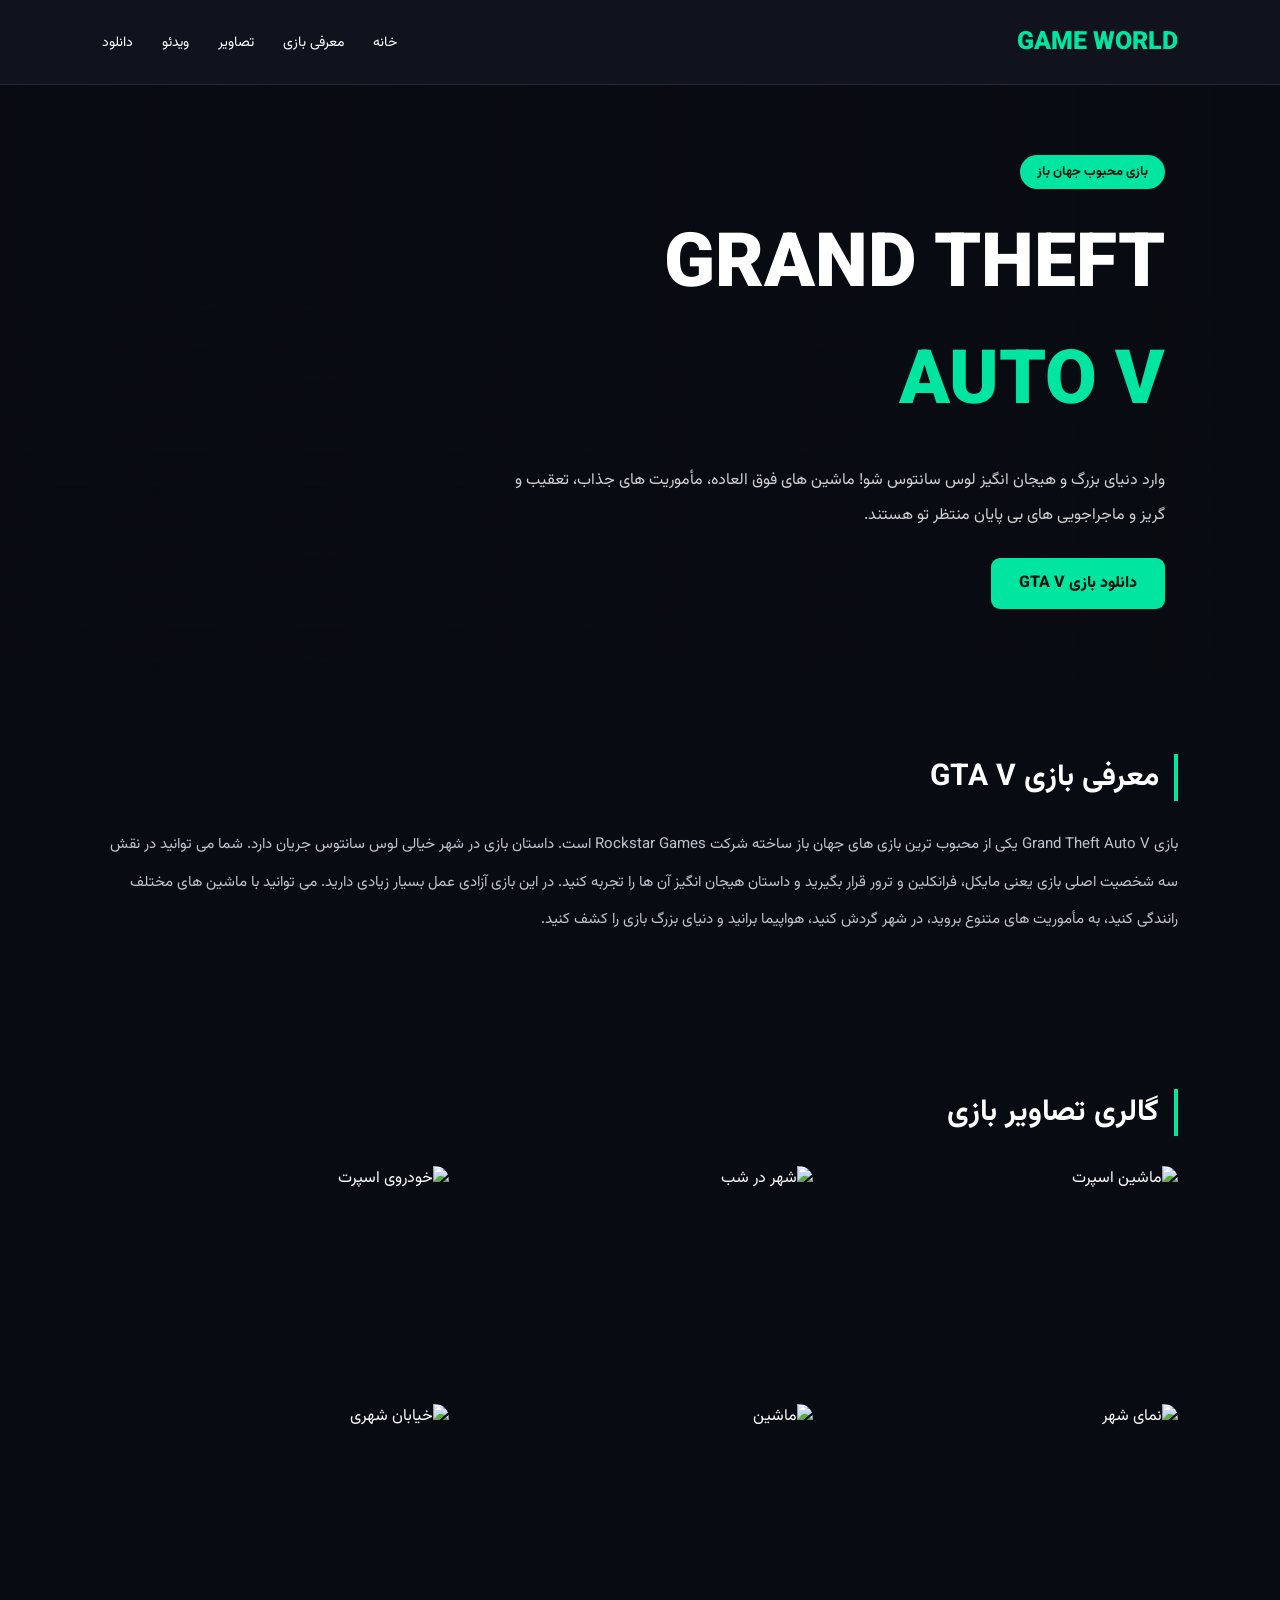
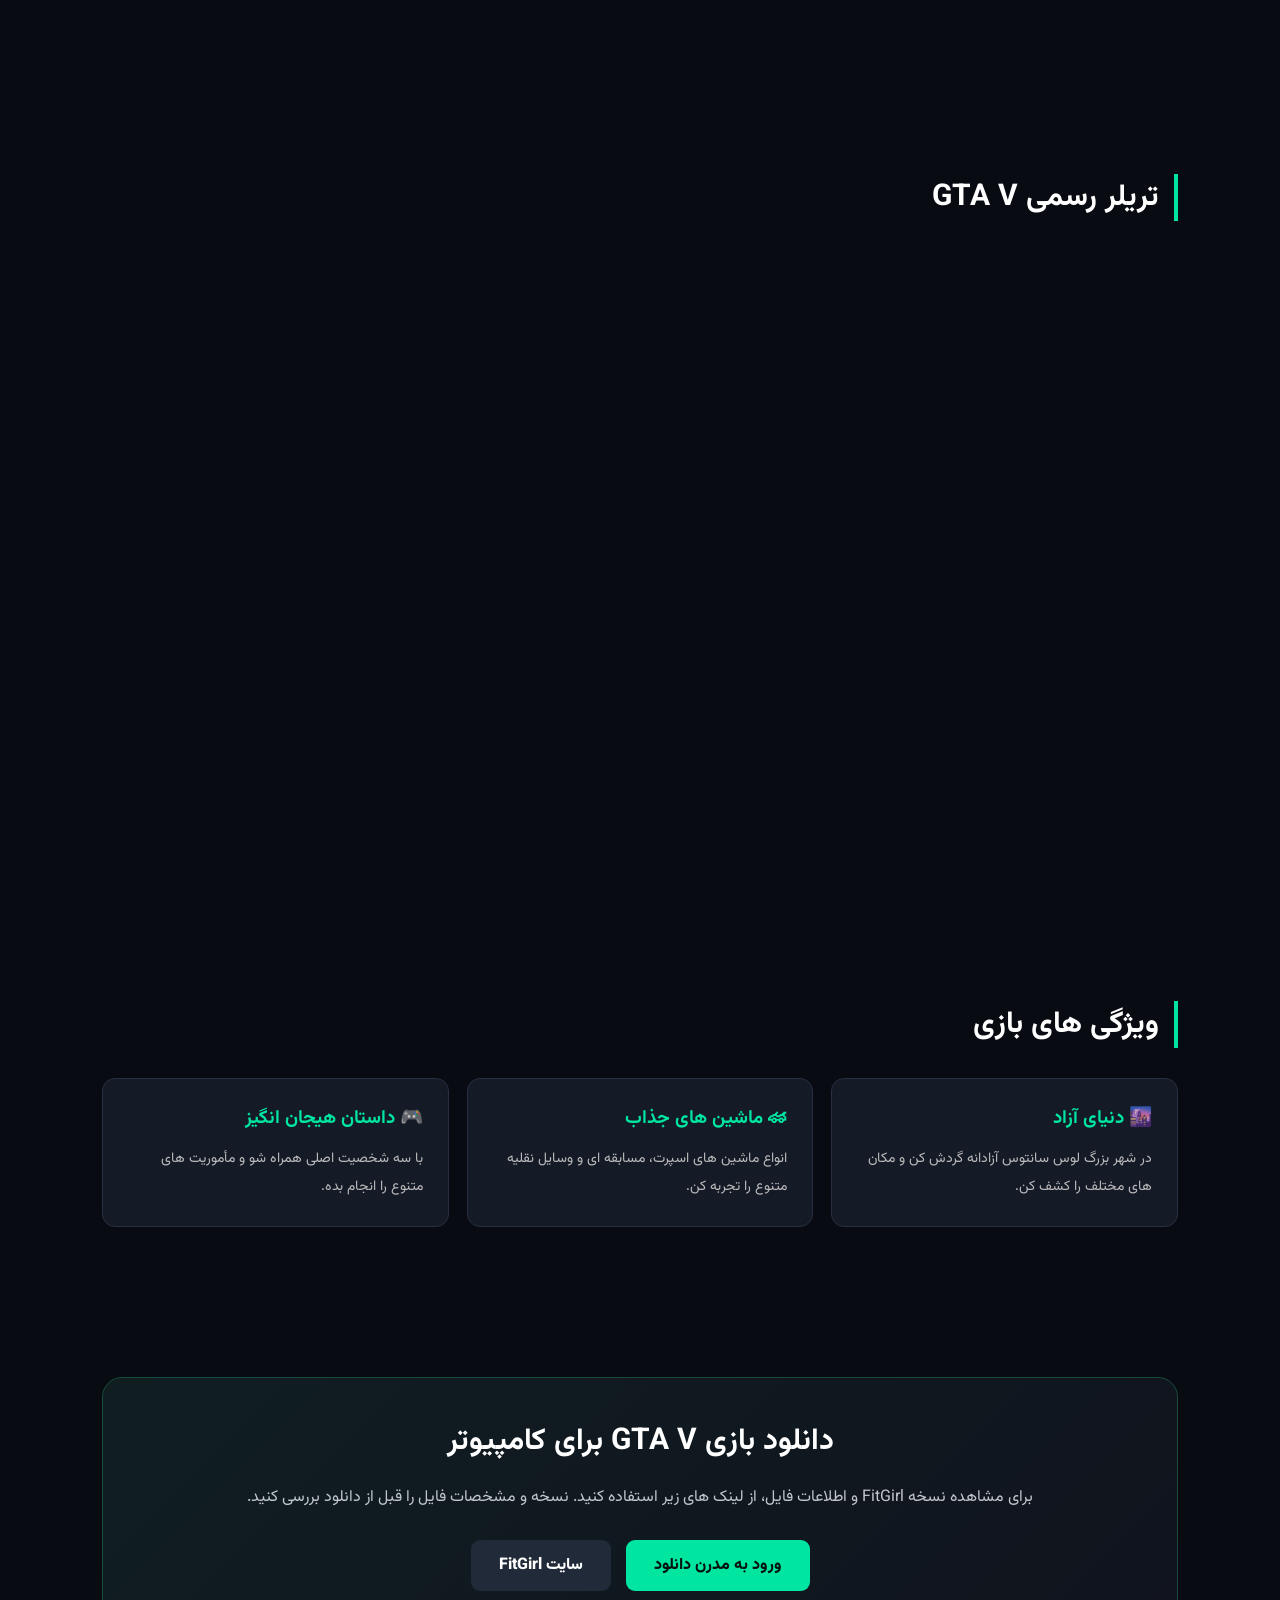
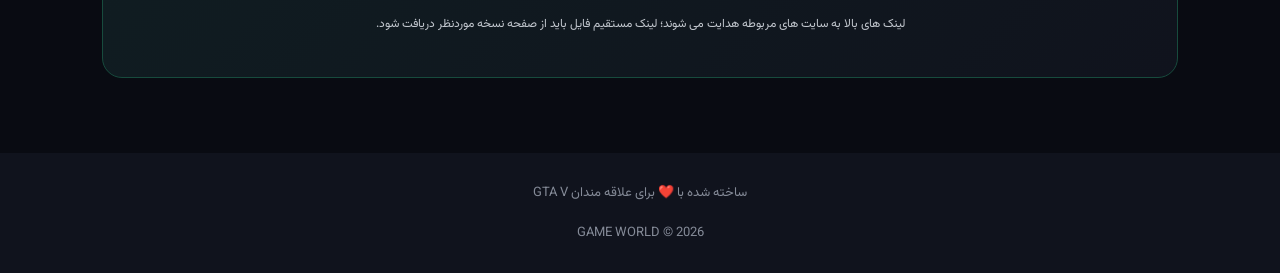
==== download.html @ 222ca1d1 "foch" ====
<!DOCTYPE html>
<html lang="fa" dir="rtl">
<head>
<meta charset="UTF-8">
<meta name="viewport" content="width=device-width, initial-scale=1.0">
<title>دانلود GTA V | دنیای بازی</title>

<style>
@import url('https://fonts.googleapis.com/css2?family=Vazirmatn:wght@400;600;700;800;900&display=swap');

* {
    margin: 0;
    padding: 0;
    box-sizing: border-box;
}

body {
    font-family: 'Vazirmatn', sans-serif;
    background: #090b12;
    color: white;
}

html { scroll-behavior: smooth; }

header {
    height: 85px;
    padding: 0 8%;
    display: flex;
    align-items: center;
    justify-content: space-between;
    background: #10131d;
    border-bottom: 1px solid #272b39;
}

.logo {
    font-size: 25px;
    font-weight: 900;
    color: #00e5a0;
}

nav a {
    color: white;
    text-decoration: none;
    margin-right: 25px;
    font-size: 14px;
}

nav a:hover { color: #00e5a0; }

.hero {
    min-height: 570px;
    display: flex;
    align-items: center;
    padding: 70px 9%;
    background:
    linear-gradient(90deg, rgba(5,8,15,.15), #090b12 100%),
    linear-gradient(0deg, #090b12, transparent 65%),
    url('https://images.unsplash.com/photo-1519608487953-e999c86e7455?w=1800')
    center/cover;
}

.hero-content { max-width: 650px; }

.tag {
    display: inline-block;
    background: #00e5a0;
    color: #06130f;
    padding: 7px 17px;
    border-radius: 20px;
    font-size: 13px;
    font-weight: bold;
}

.hero h1 {
    font-size: clamp(40px, 7vw, 75px);
    font-weight: 900;
    margin: 20px 0;
}

.hero h1 span { color: #00e5a0; }

.hero p {
    color: #d0d0d0;
    line-height: 2.2;
    font-size: 16px;
}

.btn {
    display: inline-block;
    margin-top: 25px;
    padding: 13px 28px;
    border-radius: 9px;
    text-decoration: none;
    background: #00e5a0;
    color: #06130f;
    font-weight: 800;
    transition: .3s;
}

.btn:hover {
    transform: translateY(-4px);
    box-shadow: 0 8px 30px #00e5a055;
}

.container {
    width: 84%;
    max-width: 1200px;
    margin: auto;
}

section { padding: 75px 0; }

.section-title {
    font-size: 30px;
    margin-bottom: 25px;
    border-right: 4px solid #00e5a0;
    padding-right: 15px;
}

.description {
    color: #bfc3ce;
    line-height: 2.5;
    font-size: 15px;
}

.gallery {
    display: grid;
    grid-template-columns: repeat(3, 1fr);
    gap: 18px;
    margin-top: 30px;
}

.gallery img {
    width: 100%;
    height: 220px;
    object-fit: cover;
    border-radius: 14px;
    transition: .3s;
}

.gallery img:hover {
    transform: scale(1.035);
}

.video-box {
    position: relative;
    width: 100%;
    padding-bottom: 56.25%;
    border-radius: 15px;
    overflow: hidden;
    margin-top: 25px;
}

.video-box iframe {
    position: absolute;
    width: 100%;
    height: 100%;
    border: 0;
    right: 0;
    top: 0;
}

.info-grid {
    display: grid;
    grid-template-columns: repeat(3,1fr);
    gap: 18px;
    margin-top: 30px;
}

.info-card {
    background: #151a27;
    padding: 25px;
    border: 1px solid #292f40;
    border-radius: 13px;
}

.info-card h3 {
    color: #00e5a0;
    margin-bottom: 12px;
}

.info-card p {
    color: #bbb;
    line-height: 2;
    font-size: 14px;
}

.download-section {
    background: linear-gradient(135deg,#101e22,#10131d);
    border: 1px solid #174b3d;
    border-radius: 20px;
    padding: 40px;
    text-align: center;
}

.download-section h2 {
    font-size: 30px;
    margin-bottom: 15px;
}

.download-section p {
    color: #c2c7ce;
    line-height: 2.2;
}

.download-buttons {
    display: flex;
    justify-content: center;
    flex-wrap: wrap;
    gap: 15px;
}

.secondary {
    background: #202a38;
    color: white;
}

footer {
    text-align: center;
    padding: 30px;
    background: #10131d;
    color: #858b98;
    font-size: 13px;
}

@media(max-width:800px) {
    nav { display:none; }
    .gallery { grid-template-columns: 1fr 1fr; }
    .info-grid { grid-template-columns: 1fr; }
    .hero { min-height: 500px; }
    .container { width: 90%; }
}

@media(max-width:500px) {
    .gallery { grid-template-columns: 1fr; }
    .gallery img { height: 210px; }
    .download-section { padding: 25px 15px; }
}
</style>
</head>

<body>

<header>
    <div class="logo">GAME WORLD</div>
    <nav>
        <a href="#home">خانه</a>
        <a href="#about">معرفی بازی</a>
        <a href="#gallery">تصاویر</a>
        <a href="#video">ویدئو</a>
        <a href="#download">دانلود</a>
    </nav>
</header>

<div class="hero" id="home">
    <div class="hero-content">
        <span class="tag">بازی محبوب جهان باز</span>
        <h1>GRAND THEFT<br><span>AUTO V</span></h1>
        <p>
            وارد دنیای بزرگ و هیجان انگیز لوس سانتوس شو!
            ماشین های فوق العاده، مأموریت های جذاب،
            تعقیب و گریز و ماجراجویی های بی پایان
            منتظر تو هستند.
        </p>
        <a href="#download" class="btn">دانلود بازی GTA V</a>
    </div>
</div>

<div class="container">

<section id="about">
    <h2 class="section-title">معرفی بازی GTA V</h2>
    <p class="description">
        بازی Grand Theft Auto V یکی از محبوب ترین بازی های
        جهان باز ساخته شرکت Rockstar Games است.

        داستان بازی در شهر خیالی لوس سانتوس جریان دارد.
        شما می توانید در نقش سه شخصیت اصلی بازی یعنی
        مایکل، فرانکلین و ترور قرار بگیرید و داستان
        هیجان انگیز آن ها را تجربه کنید.

        در این بازی آزادی عمل بسیار زیادی دارید.
        می توانید با ماشین های مختلف رانندگی کنید،
        به مأموریت های متنوع بروید، در شهر گردش کنید،
        هواپیما برانید و دنیای بزرگ بازی را کشف کنید.
    </p>
</section>

<section id="gallery">
    <h2 class="section-title">گالری تصاویر بازی</h2>

    <div class="gallery">
        <img src="https://images.unsplash.com/photo-1492144534655-ae79c964c9d7?w=800" alt="ماشین اسپرت">
        <img src="https://images.unsplash.com/photo-1519608487953-e999c86e7455?w=800" alt="شهر در شب">
        <img src="https://images.unsplash.com/photo-1503376780353-7e6692767b70?w=800" alt="خودروی اسپرت">
        <img src="https://images.unsplash.com/photo-1519501025264-65ba15a82390?w=800" alt="نمای شهر">
        <img src="https://images.unsplash.com/photo-1511919884226-fd3cad34687c?w=800" alt="ماشین">
        <img src="https://images.unsplash.com/photo-1449824913935-59a10b8d2000?w=800" alt="خیابان شهری">
    </div>
</section>

<section id="video">
    <h2 class="section-title">تریلر رسمی GTA V</h2>

    <div class="video-box">
        <iframe
        src="https://www.youtube.com/embed/hvoD7ehZPcM"
        title="GTA V Official Trailer"
        allowfullscreen>
        </iframe>
    </div>
</section>

<section>
    <h2 class="section-title">ویژگی های بازی</h2>

    <div class="info-grid">
        <div class="info-card">
            <h3>🌆 دنیای آزاد</h3>
            <p>در شهر بزرگ لوس سانتوس آزادانه گردش کن و مکان های مختلف را کشف کن.</p>
        </div>

        <div class="info-card">
            <h3>🏎 ماشین های جذاب</h3>
            <p>انواع ماشین های اسپرت، مسابقه ای و وسایل نقلیه متنوع را تجربه کن.</p>
        </div>

        <div class="info-card">
            <h3>🎮 داستان هیجان انگیز</h3>
            <p>با سه شخصیت اصلی همراه شو و مأموریت های متنوع را انجام بده.</p>
        </div>
    </div>
</section>

<section id="download">
    <div class="download-section">
        <h2>دانلود بازی GTA V برای کامپیوتر</h2>

        <p>
            برای مشاهده نسخه FitGirl و اطلاعات فایل،
            از لینک های زیر استفاده کنید.
            نسخه و مشخصات فایل را قبل از دانلود بررسی کنید.
        </p>

        <div class="download-buttons">
            <a class="btn" target="_blank"
            href="https://moderndl.com/">
                ورود به مدرن دانلود
            </a>

            <a class="btn secondary" target="_blank"
            href="https://fitgirl-repacks.to/">
                سایت FitGirl
            </a>
        </div>

        <p style="margin-top:20px;font-size:12px">
            لینک های بالا به سایت های مربوطه هدایت می شوند؛
            لینک مستقیم فایل باید از صفحه نسخه موردنظر دریافت شود.
        </p>
    </div>
</section>

</div>

<footer>
    ساخته شده با ❤️ برای علاقه مندان GTA V
    <br><br>
    GAME WORLD © 2026
</footer>

</body>
</html>
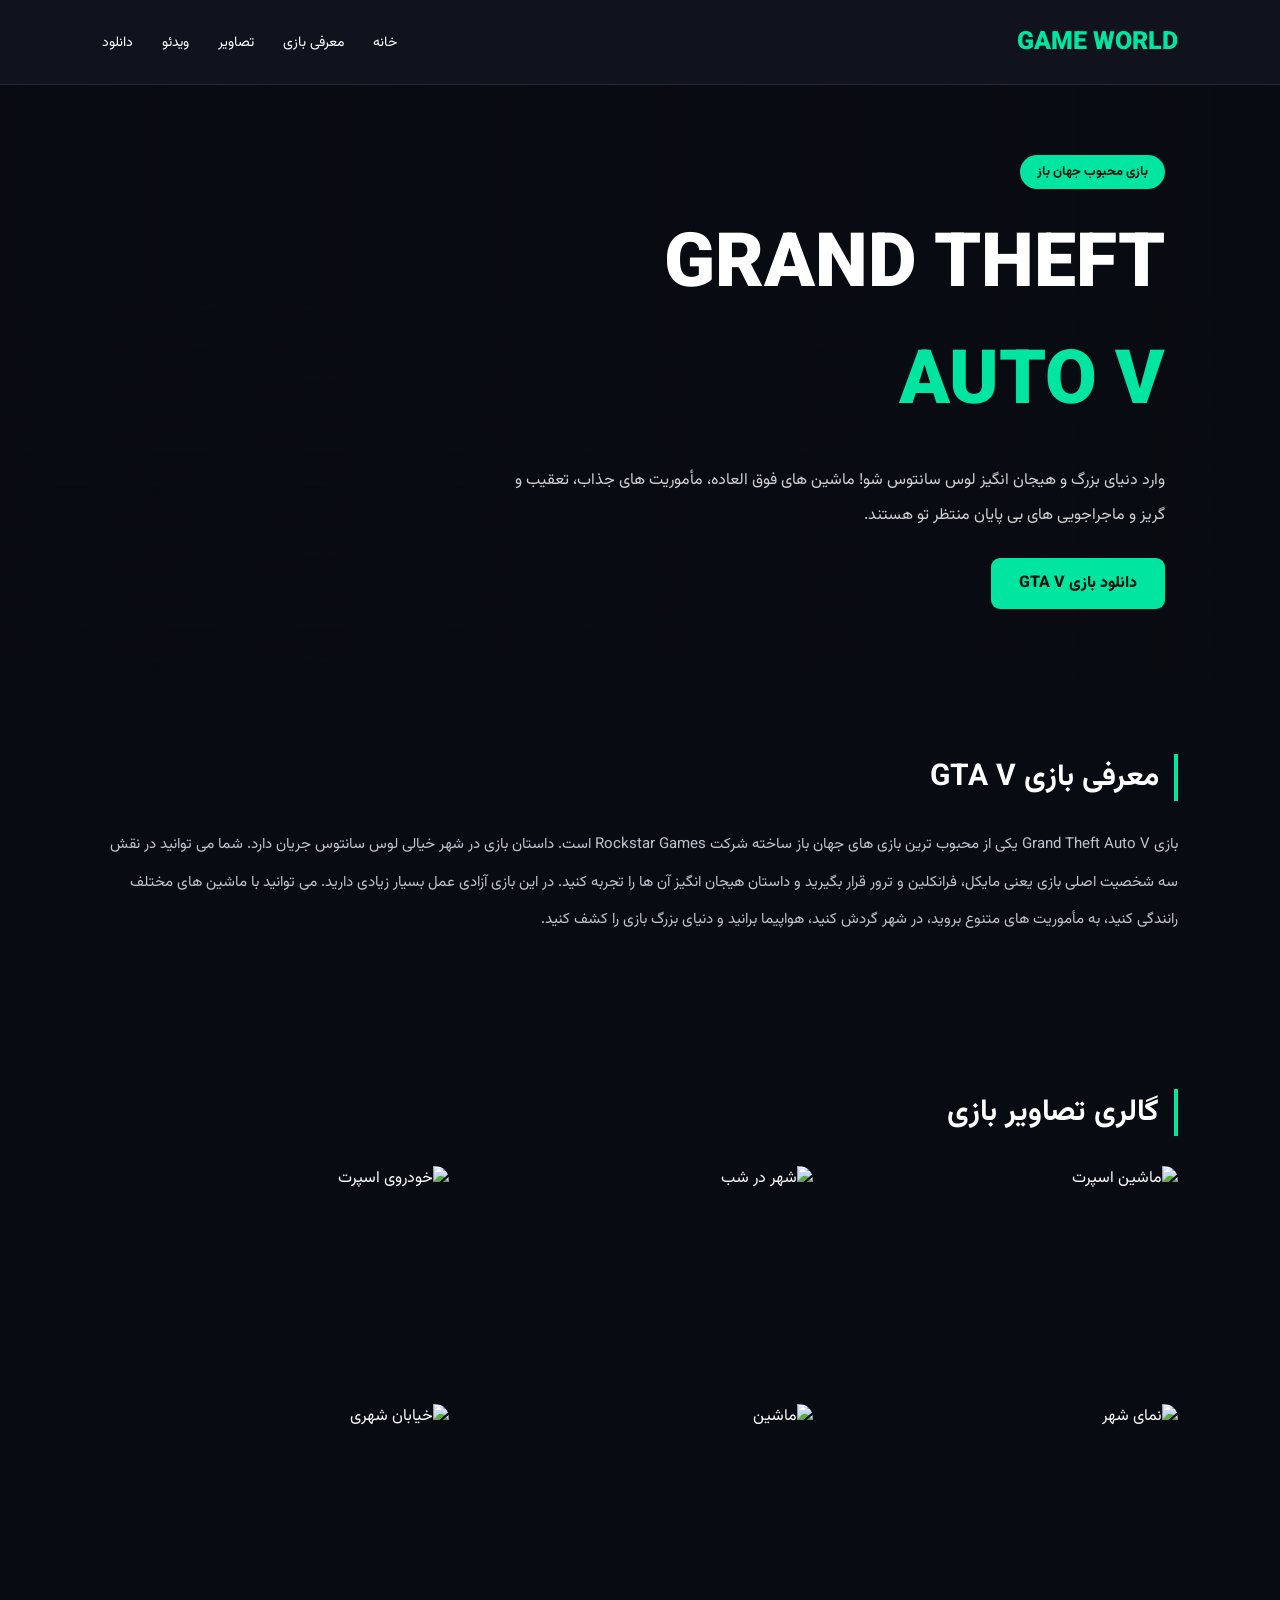
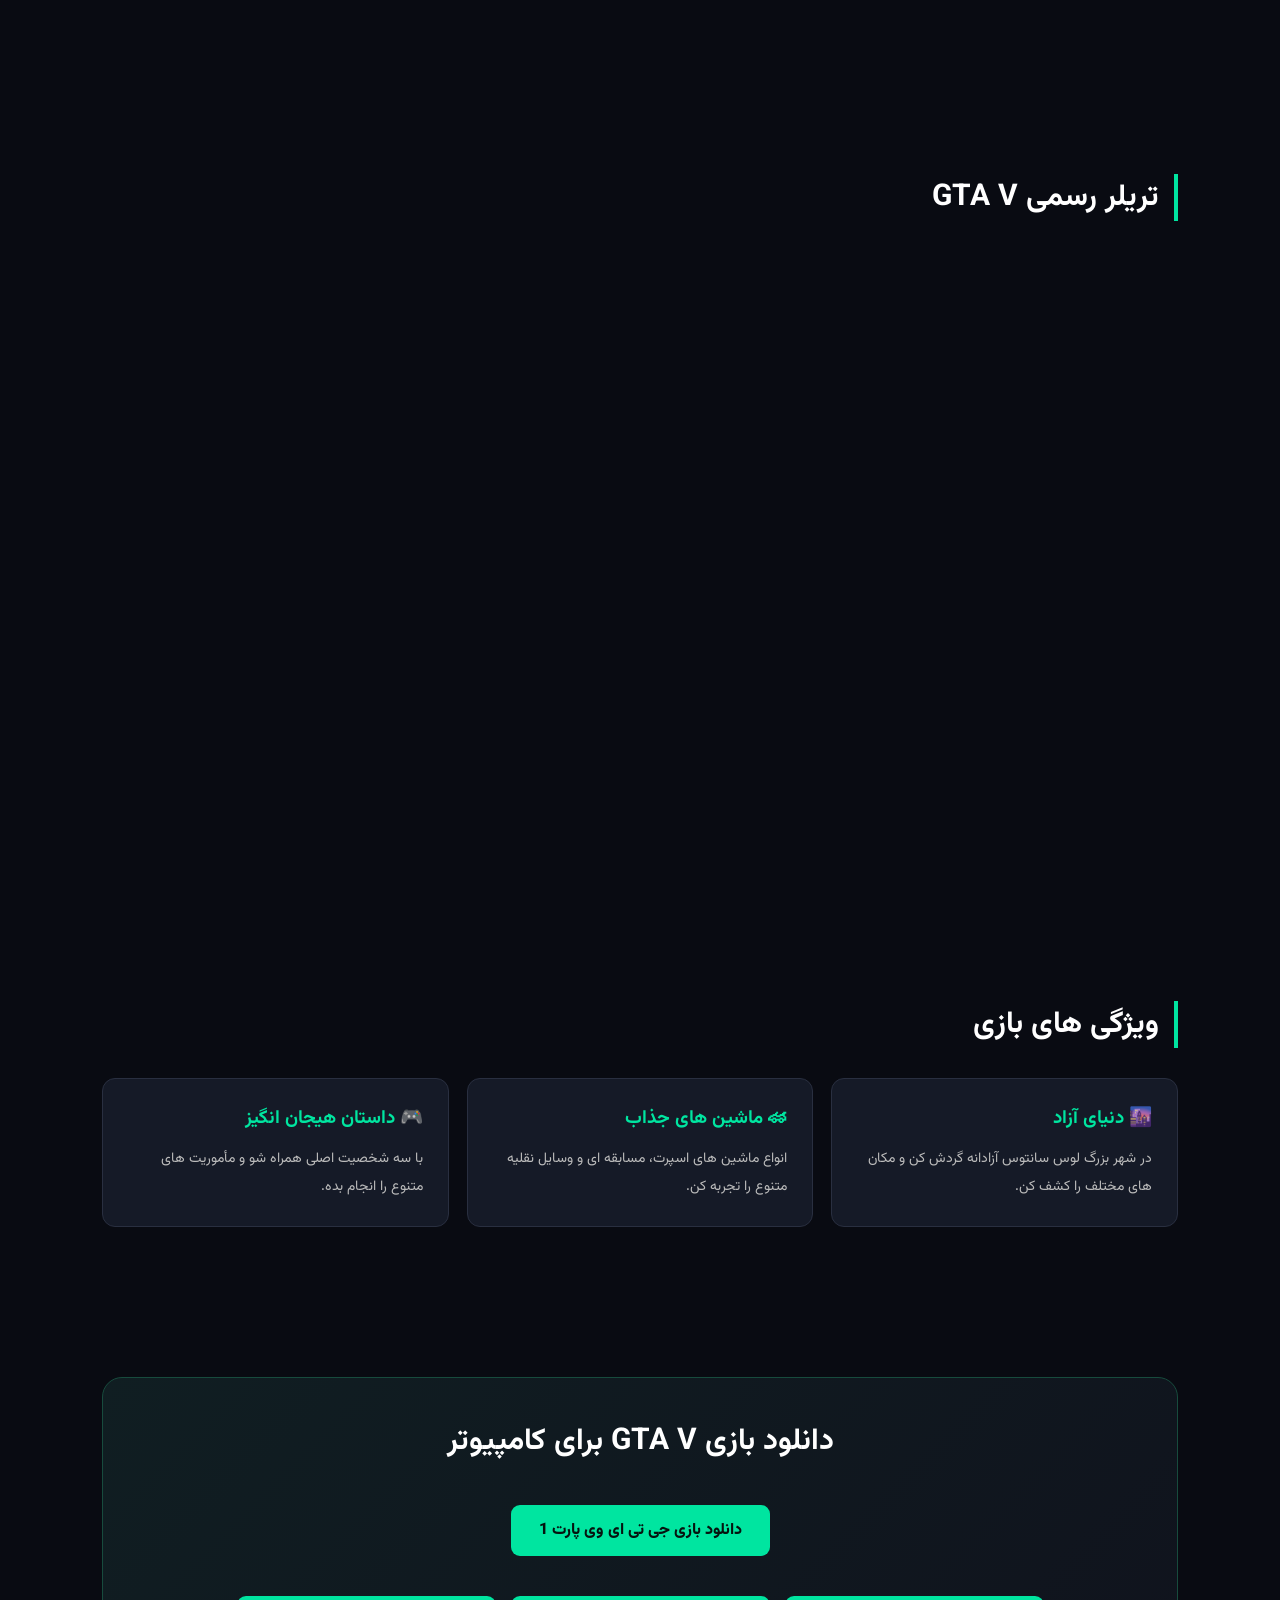
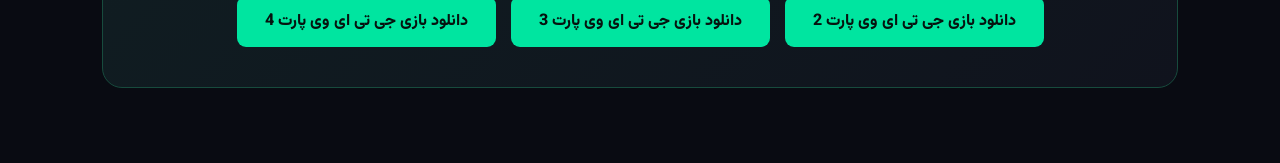
==== commit fe5a9599: "g" ====
--- a/download.html
+++ b/download.html
@@ -337,38 +337,29 @@
     <div class="download-section">
         <h2>دانلود بازی GTA V برای کامپیوتر</h2>
 
-        <p>
-            برای مشاهده نسخه FitGirl و اطلاعات فایل،
-            از لینک های زیر استفاده کنید.
-            نسخه و مشخصات فایل را قبل از دانلود بررسی کنید.
-        </p>
-
         <div class="download-buttons">
             <a class="btn" target="_blank"
-            href="https://moderndl.com/">
-                ورود به مدرن دانلود
+            href="https://dl.moderndls.com/open-world/GTA.V.FitGirl_ModernDL.com.part1.rar">
+               دانلود بازی جی تی ای وی پارت 1
             </a>
 
-            <a class="btn secondary" target="_blank"
-            href="https://fitgirl-repacks.to/">
-                سایت FitGirl
+ <div class="download-buttons">
+            <a class="btn" target="_blank"
+            href="https://dl.moderndls.com/open-world/GTA.V.FitGirl_ModernDL.com.part2.rar">
+               دانلود بازی جی تی ای وی پارت 2
             </a>
-        </div>
-
-        <p style="margin-top:20px;font-size:12px">
-            لینک های بالا به سایت های مربوطه هدایت می شوند؛
-            لینک مستقیم فایل باید از صفحه نسخه موردنظر دریافت شود.
-        </p>
-    </div>
-</section>
-
-</div>
-
-<footer>
-    ساخته شده با ❤️ برای علاقه مندان GTA V
-    <br><br>
-    GAME WORLD © 2026
-</footer>
+
+<div class="download-buttons">
+            <a class="btn" target="_blank"
+            href="https://dl.moderndls.com/open-world/GTA.V.FitGirl_ModernDL.com.part3.rar">
+               دانلود بازی جی تی ای وی پارت 3
+            </a>
+
+<div class="download-buttons">
+            <a class="btn" target="_blank"
+            href="https://dl.moderndls.com/open-world/GTA.V.FitGirl_ModernDL.com.part4.rar">
+               دانلود بازی جی تی ای وی پارت 4
+            </a>
 
 </body>
 </html>
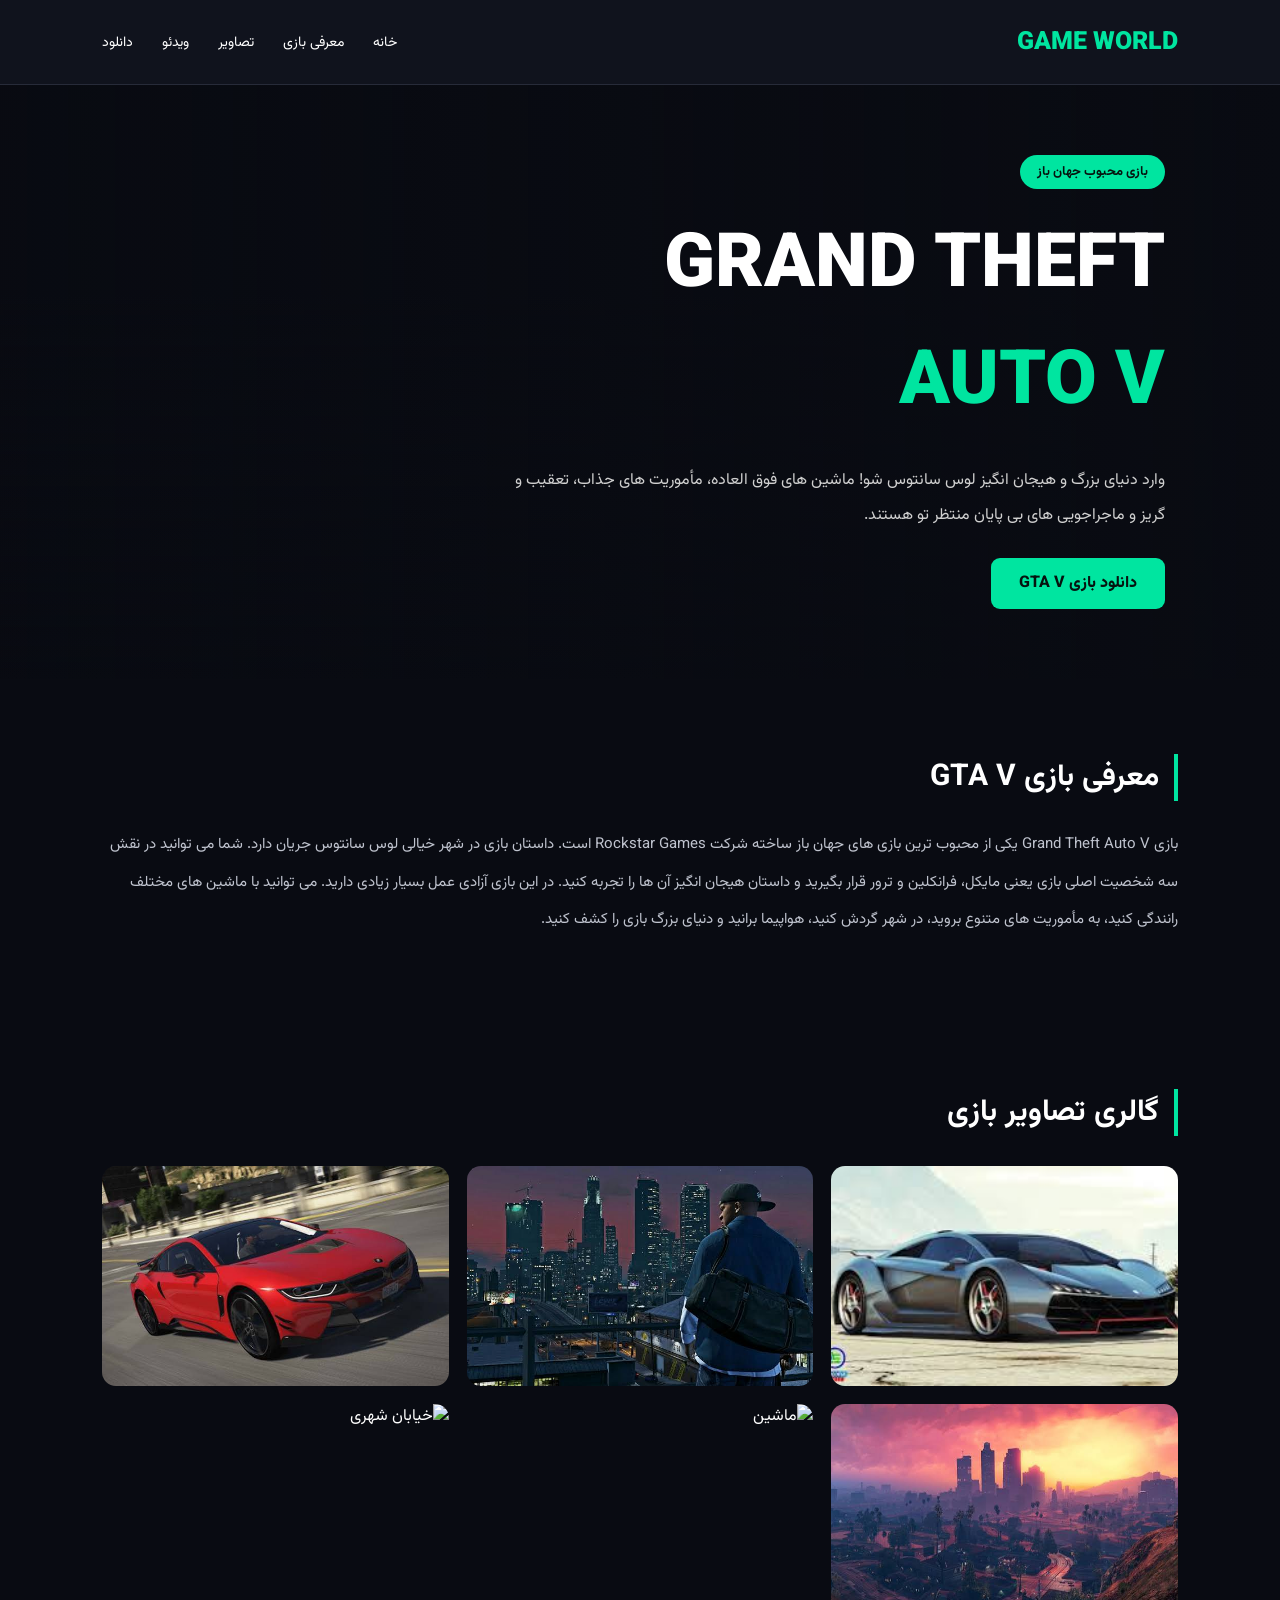
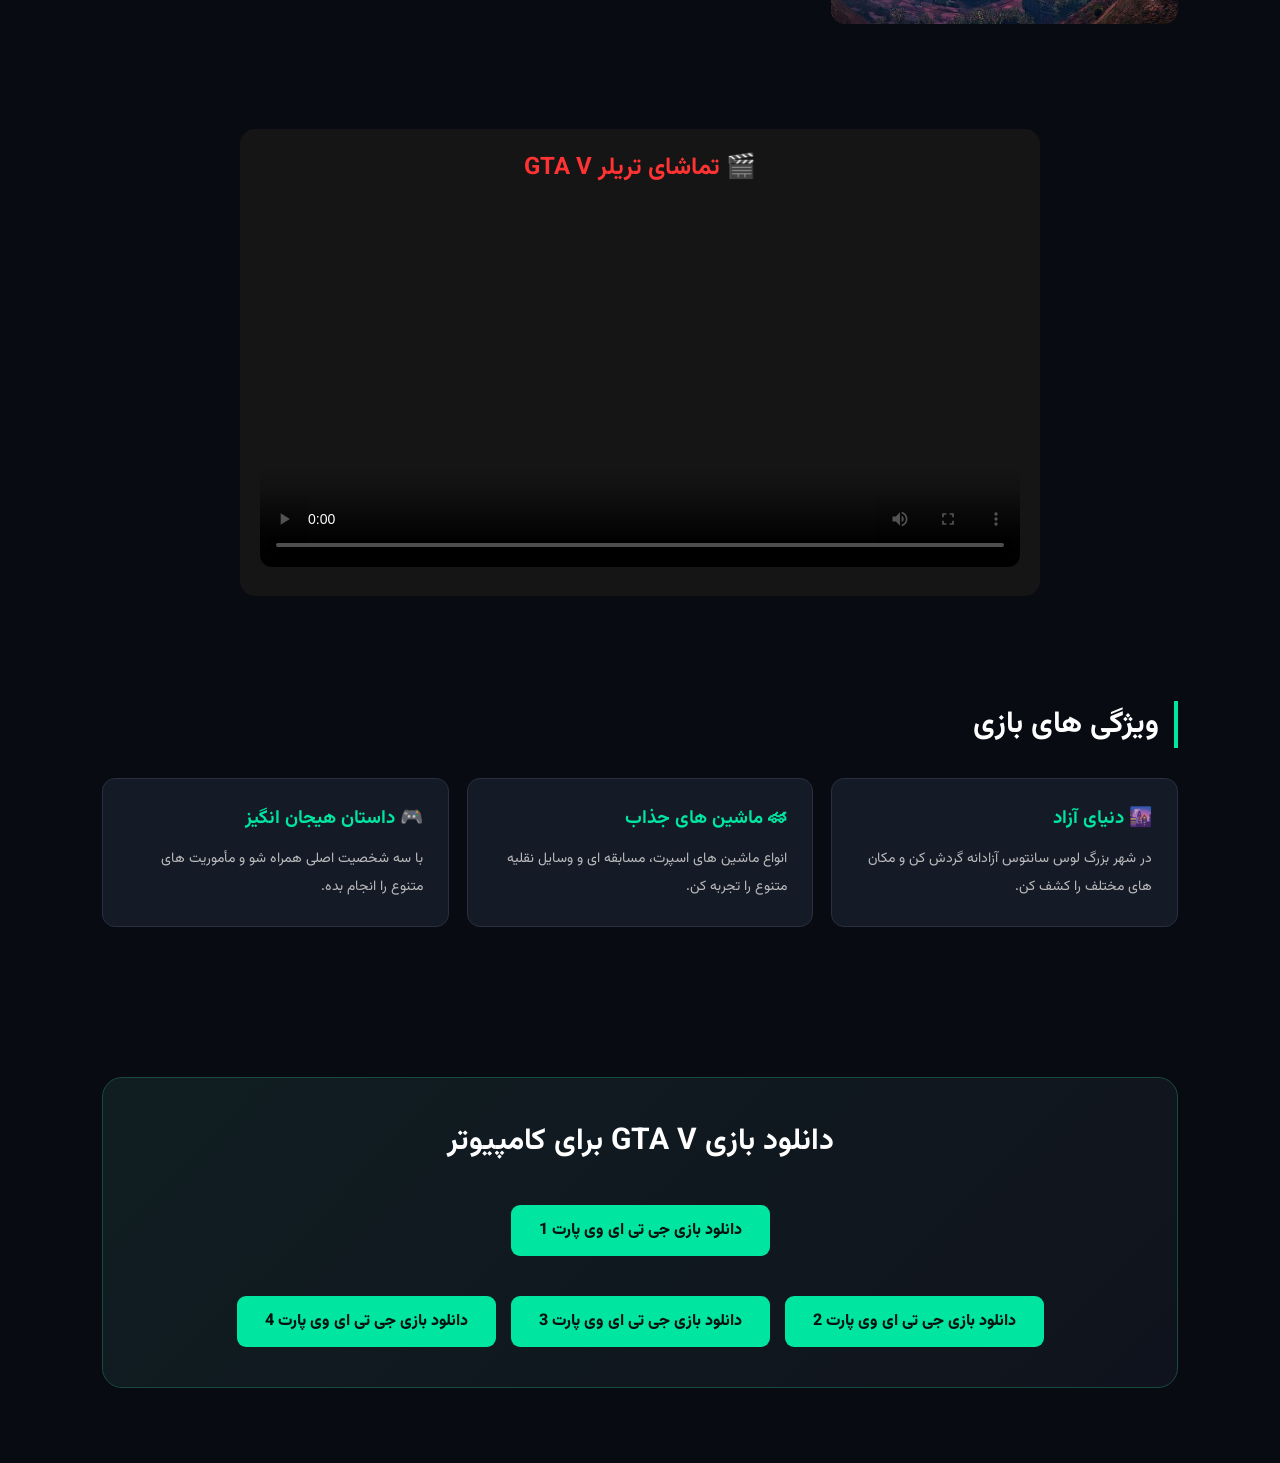
==== commit 88950447: "gh" ====
--- a/download.html
+++ b/download.html
@@ -291,26 +291,44 @@
     <h2 class="section-title">گالری تصاویر بازی</h2>
 
     <div class="gallery">
-        <img src="https://images.unsplash.com/photo-1492144534655-ae79c964c9d7?w=800" alt="ماشین اسپرت">
-        <img src="https://images.unsplash.com/photo-1519608487953-e999c86e7455?w=800" alt="شهر در شب">
-        <img src="https://images.unsplash.com/photo-1503376780353-7e6692767b70?w=800" alt="خودروی اسپرت">
-        <img src="https://images.unsplash.com/photo-1519501025264-65ba15a82390?w=800" alt="نمای شهر">
+        <img src="assets/img/images.jpg.jpg" alt="ماشین اسپرت">
+        <img src="assets/img/images (1).jpg.jpg" alt="شهر در شب">
+        <img src="assets/img/images (2).jpg.jpg" alt="خودروی اسپرت">
+        <img src="assets/img/images (3).jpg.jpg" alt="نمای شهر">
         <img src="https://images.unsplash.com/photo-1511919884226-fd3cad34687c?w=800" alt="ماشین">
         <img src="https://images.unsplash.com/photo-1449824913935-59a10b8d2000?w=800" alt="خیابان شهری">
     </div>
 </section>
 
-<section id="video">
-    <h2 class="section-title">تریلر رسمی GTA V</h2>
-
-    <div class="video-box">
-        <iframe
-        src="https://www.youtube.com/embed/hvoD7ehZPcM"
-        title="GTA V Official Trailer"
-        allowfullscreen>
-        </iframe>
-    </div>
-</section>
+<div class="video-box">
+    <h2>🎬 تماشای تریلر GTA V</h2>
+
+    <video controls poster="gta.jpg">
+        <source src="assets/video.mp4.mp4" type="video/mp4">
+        مرورگر شما از پخش ویدیو پشتیبانی نمی‌کند.
+    </video>
+</div>
+
+<style>
+.video-box {
+    background: #151515;
+    padding: 20px;
+    border-radius: 15px;
+    text-align: center;
+    color: white;
+    margin: 30px auto;
+    max-width: 800px;
+}
+
+.video-box h2 {
+    color: #ff3333;
+}
+
+.video-box video {
+    width: 100%;
+    border-radius: 12px;
+}
+</style>
 
 <section>
     <h2 class="section-title">ویژگی های بازی</h2>
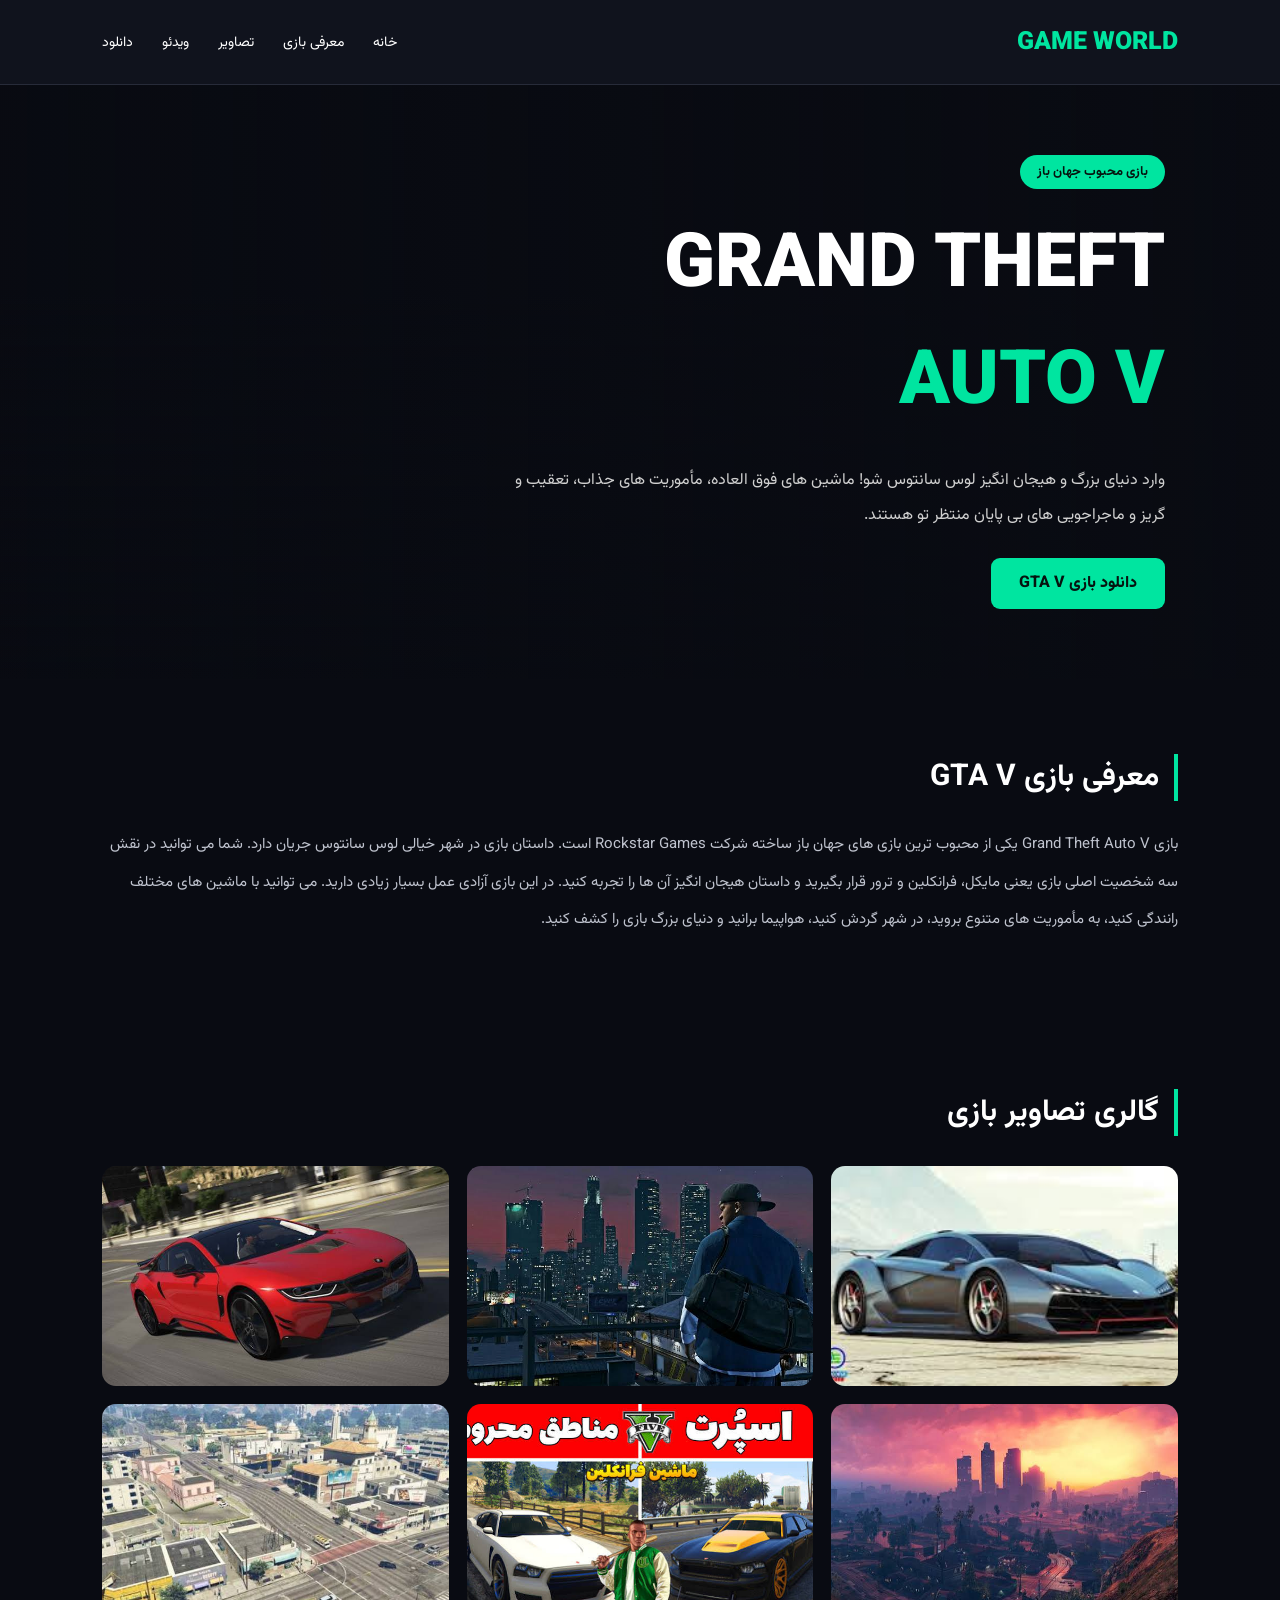
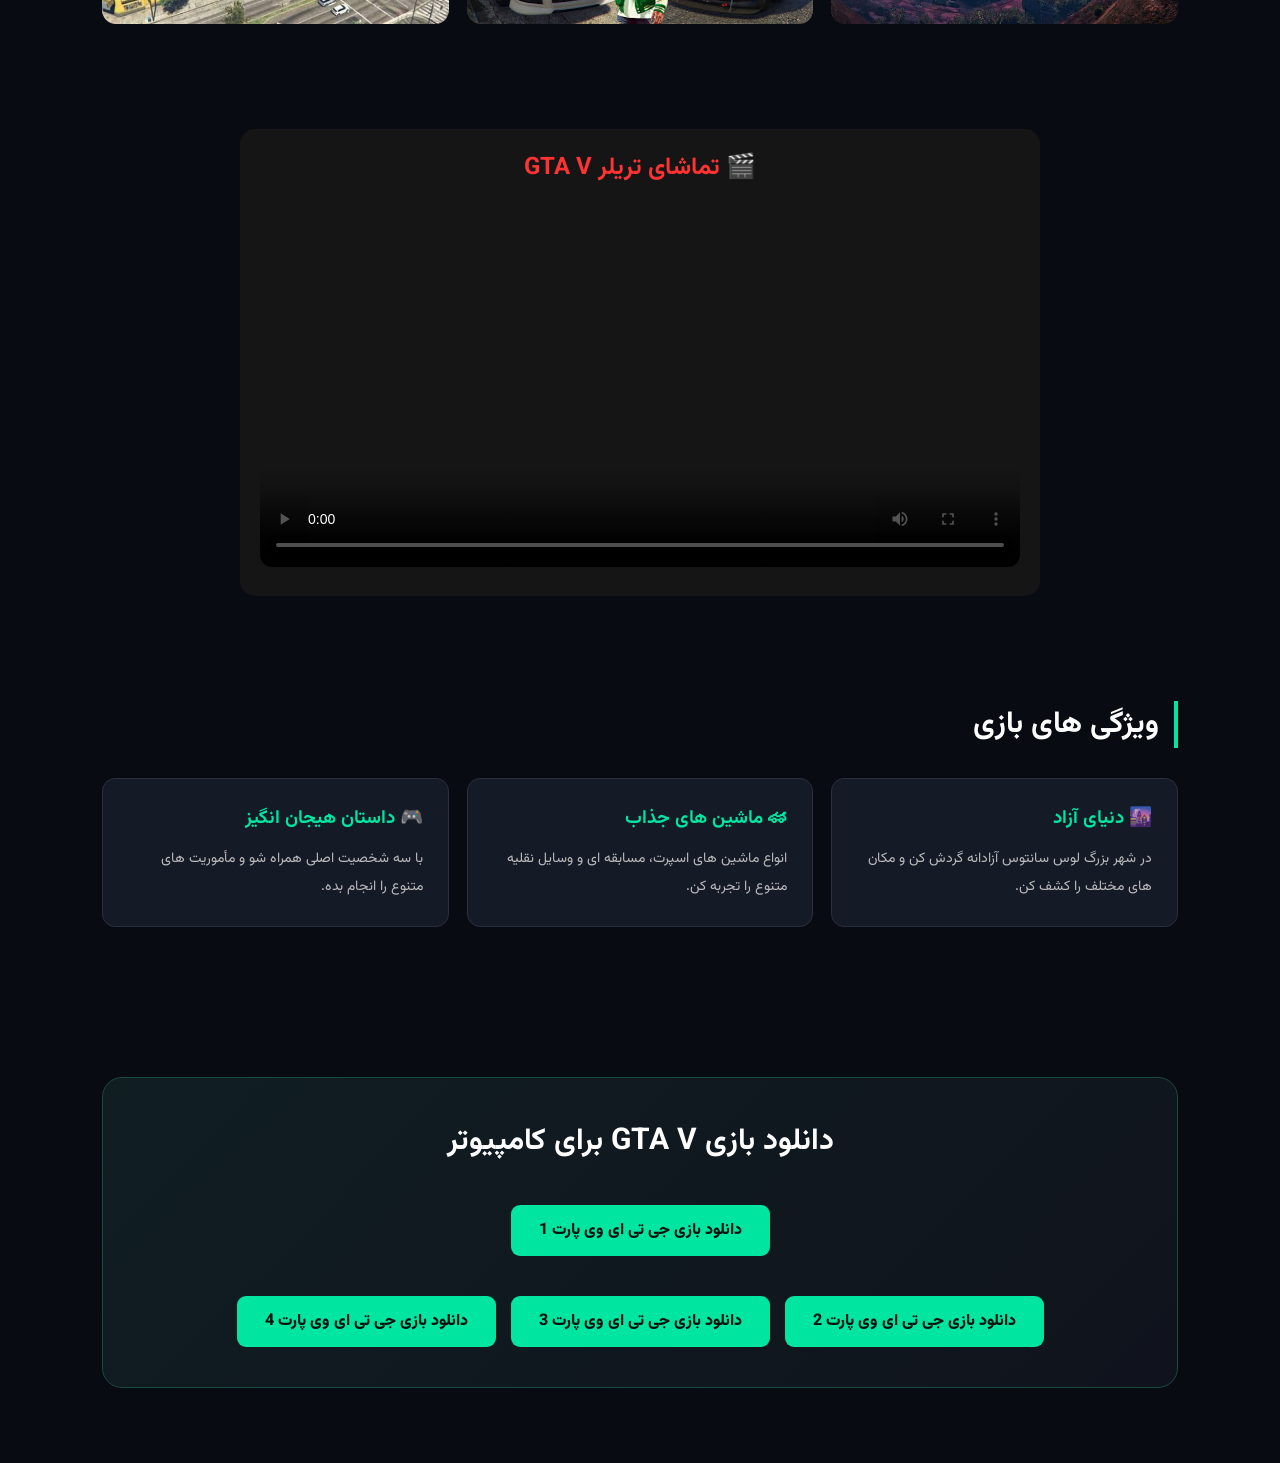
==== commit ac68388c: "ghhhh" ====
--- a/download.html
+++ b/download.html
@@ -295,8 +295,8 @@
         <img src="assets/img/images (1).jpg.jpg" alt="شهر در شب">
         <img src="assets/img/images (2).jpg.jpg" alt="خودروی اسپرت">
         <img src="assets/img/images (3).jpg.jpg" alt="نمای شهر">
-        <img src="https://images.unsplash.com/photo-1511919884226-fd3cad34687c?w=800" alt="ماشین">
-        <img src="https://images.unsplash.com/photo-1449824913935-59a10b8d2000?w=800" alt="خیابان شهری">
+        <img src="assets/img/images (5).jpg.jpg" alt="ماشین">
+        <img src="assets/img/images (6).jpg.jpg" alt="خیابان شهری">
     </div>
 </section>
 
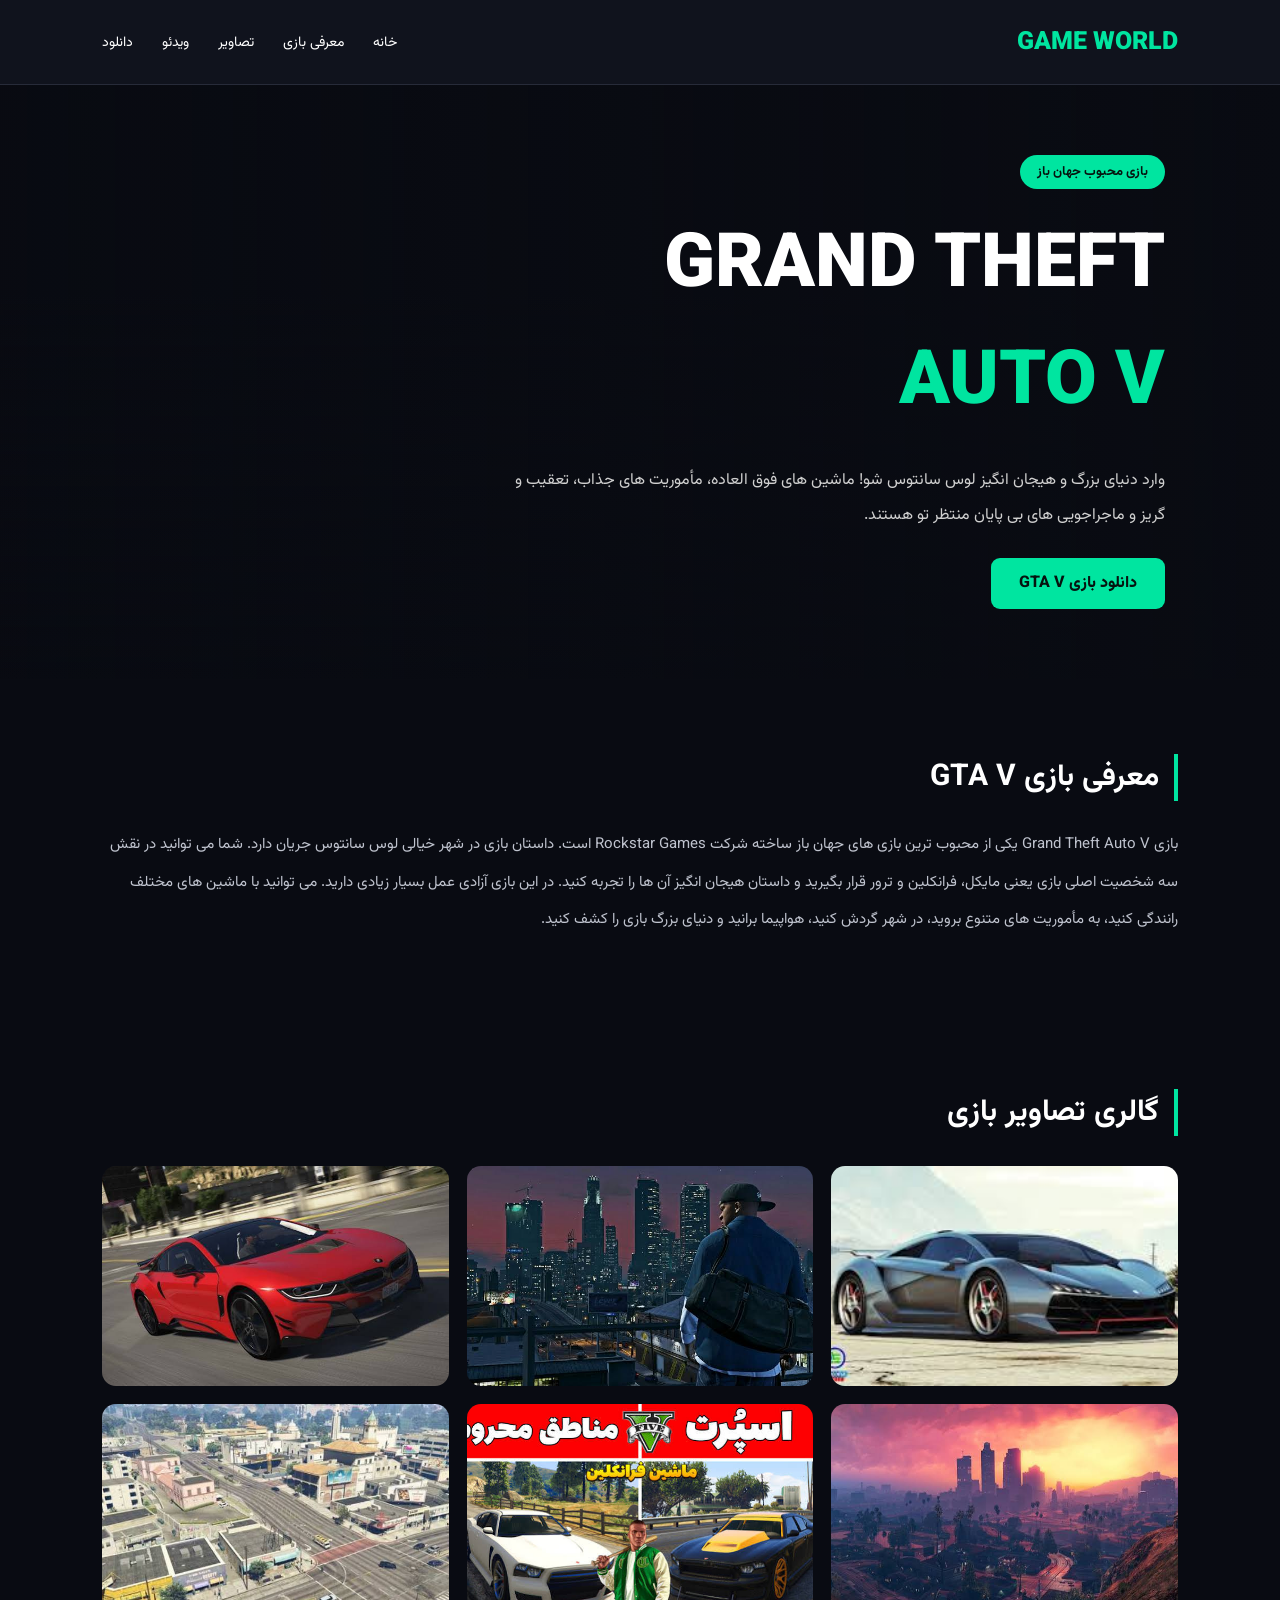
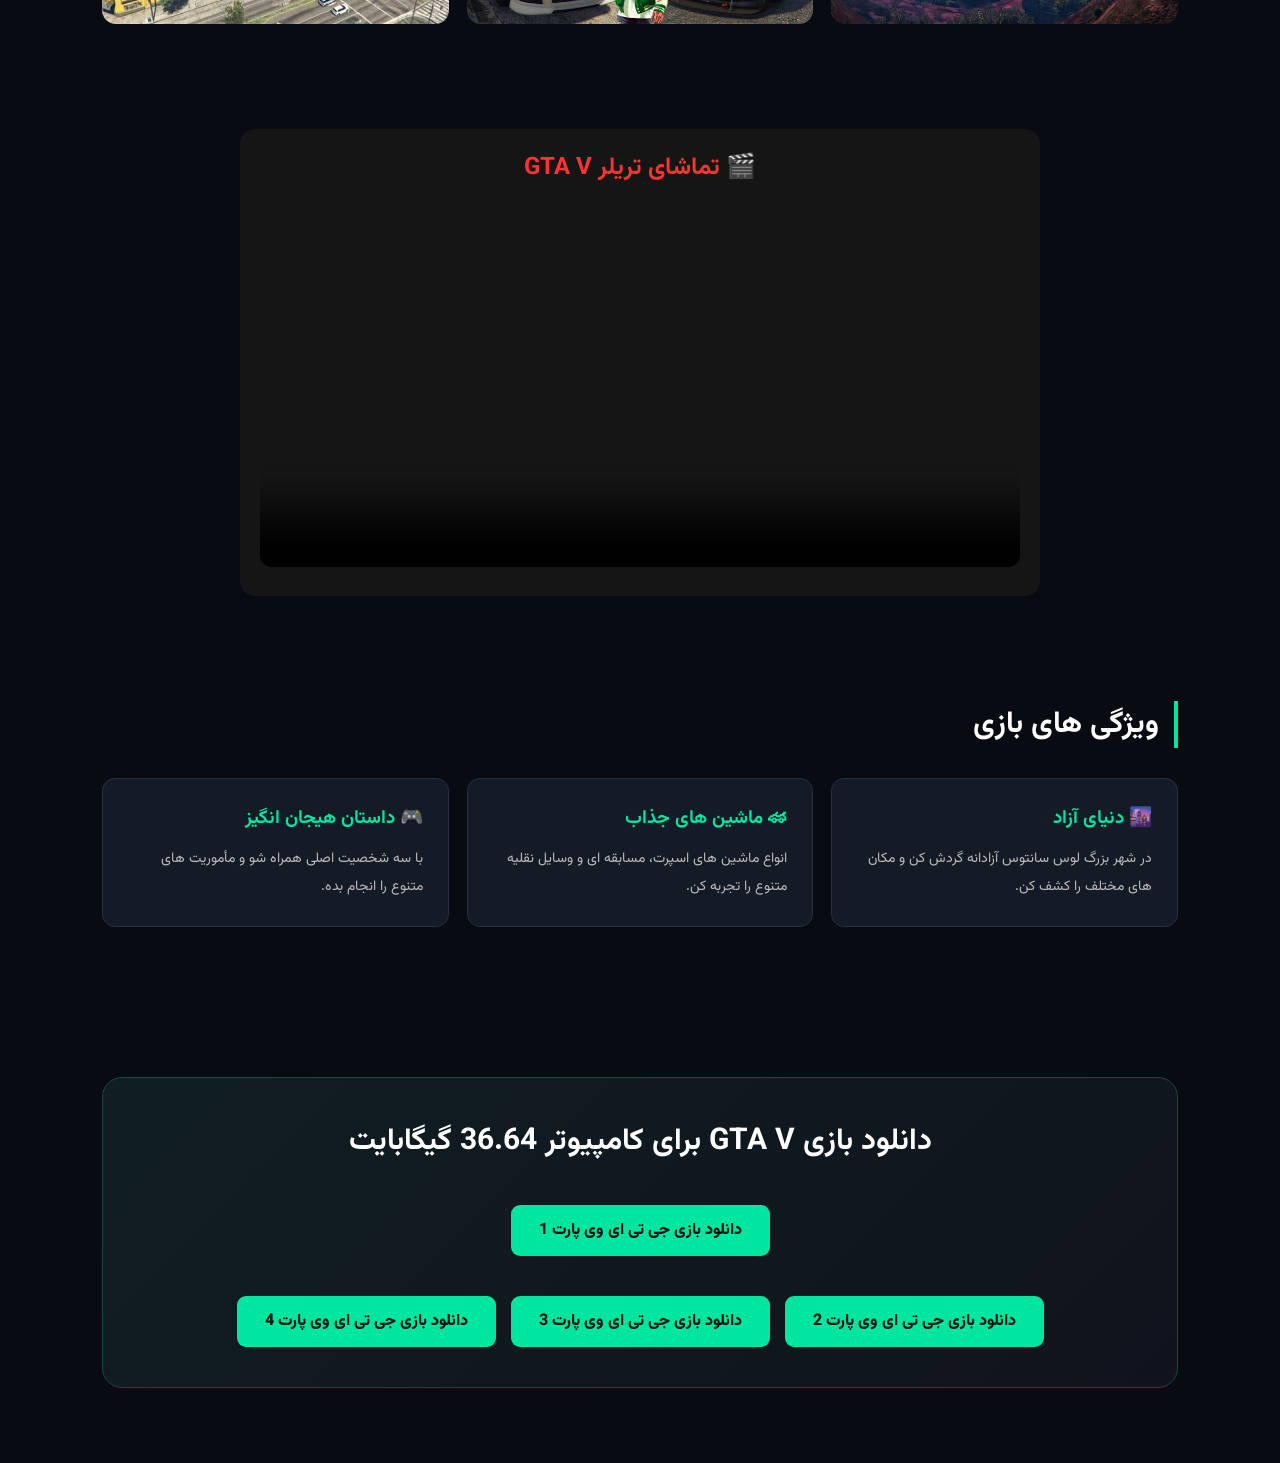
==== commit 7ea0dfa2: "gjh" ====
--- a/download.html
+++ b/download.html
@@ -353,7 +353,7 @@
 
 <section id="download">
     <div class="download-section">
-        <h2>دانلود بازی GTA V برای کامپیوتر</h2>
+        <h2>دانلود بازی GTA V برای کامپیوتر 36.64 گیگابایت</h2>
 
         <div class="download-buttons">
             <a class="btn" target="_blank"
